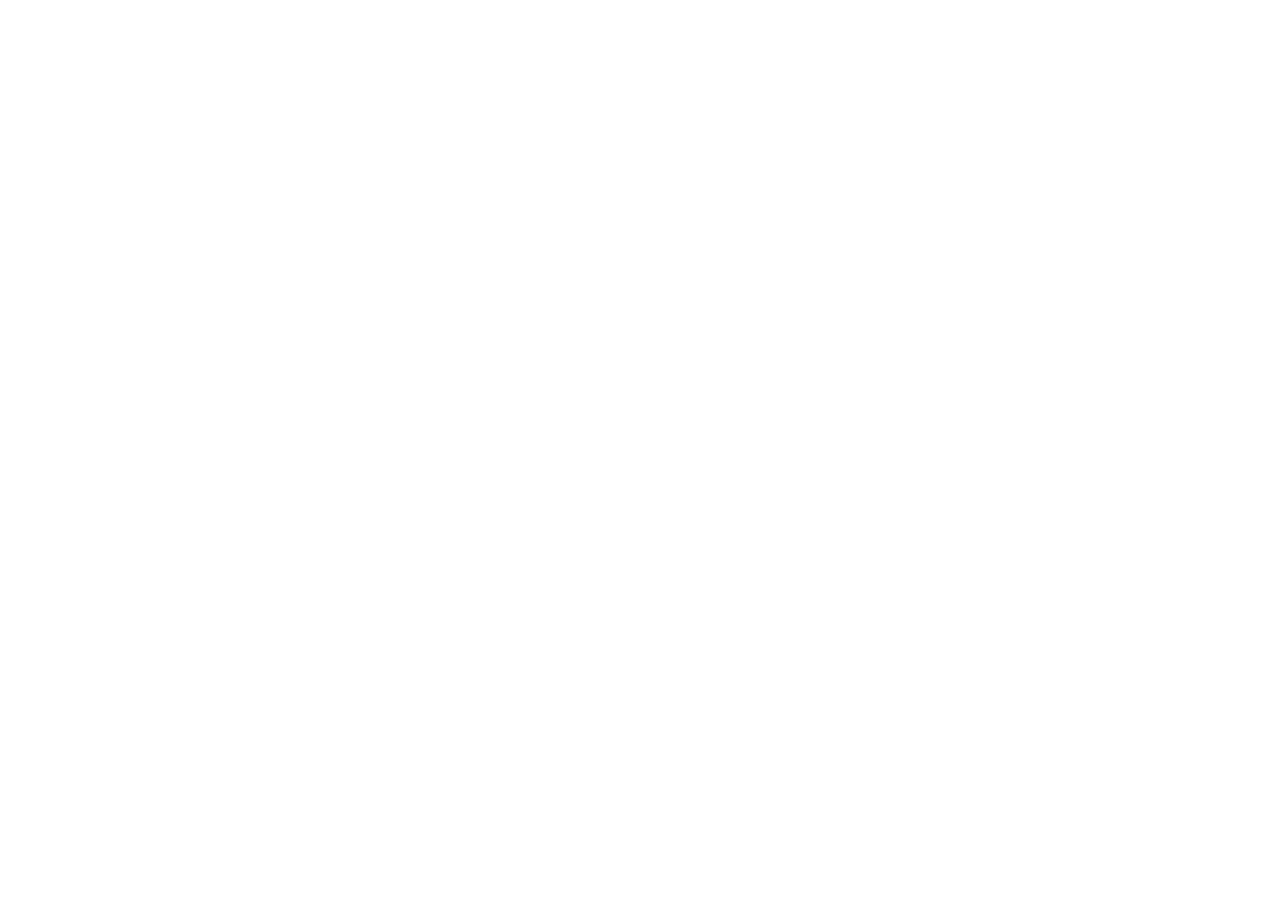
==== frontend-2-practice/index.html @ 3bd32b3b "Initial commit" ====
<!DOCTYPE html>
<html lang="ru">
  <head>
    <meta charset="UTF-8" />
    <meta name="viewport" content="width=device-width, initial-scale=1.0" />
    <title>Выбор даты и времени</title>
    <link rel="stylesheet" href="styles.css" />
  </head>
  <body>
    <div class="page">
      <!-- Перенесите вашу верстку. Удалите статичные данные. Подключите скрипт -->
    </div>
  </body>
</html>
---- frontend-2-practice/styles.css ----
/* Стили страницы.
   Скопируйте с предудущей практики. */

* {
  margin: 0;
  padding: 0;
  box-sizing: border-box;
}

body {
  min-height: 100vh;
  font-family: sans-serif;
}
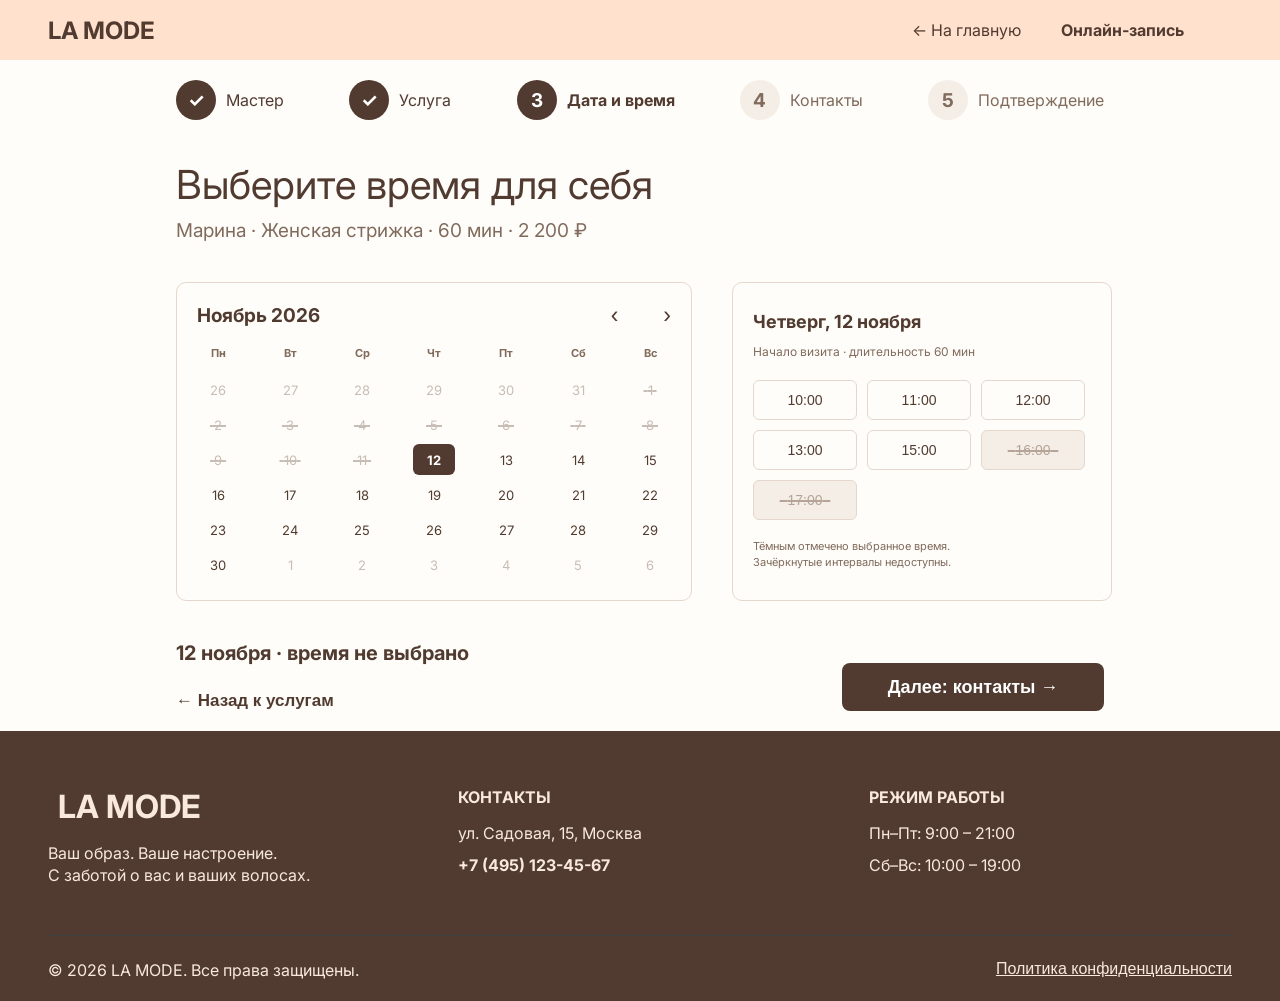
==== commit 4f1893cc: "Task №2" ====
--- a/frontend-2-practice/index.html
+++ b/frontend-2-practice/index.html
@@ -8,7 +8,220 @@
   </head>
   <body>
     <div class="page">
-      <!-- Перенесите вашу верстку. Удалите статичные данные. Подключите скрипт -->
+      <!-- ШАПКА -->
+      <header class="header">
+          <div class="logo">
+            <span class="logo-text">LA MODE</span>
+          </div>
+          <div class="navigation">
+            <div class="back-button">
+            <span class="back-button-text">← На главную</span>
+          </div>
+          <div class="location">
+            <span class="location-text">Онлайн-запись</span>
+          </div>
+          </div>
+      </header>
+
+      <!-- ОСНОВА -->
+      <main class="main">
+        <!-- часть с индикатором -->
+        <div class="step-indicator">
+          <div class="step done">
+            <div class="circle"><span>✓</span></div>
+            <span class="step-label">Мастер</span>
+          </div>
+          <div class="step done">
+            <div class="circle"><span>✓</span></div>
+            <span class="step-label">Услуга</span>
+          </div>
+          <div class="step current">
+            <div class="circle"><span>3</span></div>
+            <span class="step-label">Дата и время</span>
+          </div>
+          <div class="step">
+            <div class="circle"><span>4</span></div>
+            <span class="step-label">Контакты</span>
+          </div>
+          <div class="step">
+            <div class="circle"><span>5</span></div>
+            <span class="step-label">Подтверждение</span>
+          </div>
+        </div>
+
+        <!-- часть с заголовками -->
+        <div class="page-titles">
+          <div class="main-title">
+            <span class="main-title-text">Выберите время для себя</span>
+          </div>
+          <div class="add-title">
+            <span class="add-title-text">Марина · Женская стрижка · 60 мин · 2 200 ₽</span>
+          </div>
+        </div>
+
+        <div class="panels">
+        <!-- календарик -->
+          <div class="calendar-box">
+            <div class="calendar-header">
+              <span class="month-year">Ноябрь 2026</span>
+              <div class="calendar-nav">
+                <button class="calendar-nav-prev">‹</button>
+                <button class="calendar-nav-next">›</button>
+              </div>
+            </div>
+            <div class="days-grid-container">
+              <div class="days-labels">
+                <span>Пн</span><span>Вт</span><span>Ср</span> <span>Чт</span
+                ><span>Пт</span><span>Сб</span><span>Вс</span>
+              </div>
+              <div class="grid-days">
+                <!-- неделя 1 -->
+                <div class="week-row">
+                  <div class="day-cell other-month">26</div>
+                  <div class="day-cell other-month">27</div>
+                  <div class="day-cell other-month">28</div>
+                  <div class="day-cell other-month">29</div>
+                  <div class="day-cell other-month">30</div>
+                  <div class="day-cell other-month">31</div>
+                  <div class="day-cell">1</div>
+                </div>
+                <!-- неделя 2 -->
+                <div class="week-row">
+                  <div class="day-cell">2</div>
+                  <div class="day-cell">3</div>
+                  <div class="day-cell">4</div>
+                  <div class="day-cell">5</div>
+                  <div class="day-cell">6</div>
+                  <div class="day-cell">7</div>
+                  <div class="day-cell">8</div>
+                </div>
+                <!-- неделя 3 -->
+                <div class="week-row">
+                  <div class="day-cell">9</div>
+                  <div class="day-cell">10</div>
+                  <div class="day-cell">11</div>
+                  <div class="day-cell selected">12</div>
+                  <div class="day-cell">13</div>
+                  <div class="day-cell">14</div>
+                  <div class="day-cell">15</div>
+                </div>
+                <!-- неделя 4 -->
+                <div class="week-row">
+                  <div class="day-cell">16</div>
+                  <div class="day-cell">17</div>
+                  <div class="day-cell">18</div>
+                  <div class="day-cell">19</div>
+                  <div class="day-cell">20</div>
+                  <div class="day-cell">21</div>
+                  <div class="day-cell">22</div>
+                </div>
+                <!-- неделя 5 -->
+                <div class="week-row">
+                  <div class="day-cell">23</div>
+                  <div class="day-cell">24</div>
+                  <div class="day-cell">25</div>
+                  <div class="day-cell">26</div>
+                  <div class="day-cell">27</div>
+                  <div class="day-cell">28</div>
+                  <div class="day-cell">29</div>
+                </div>
+                <!-- неделя 6 -->
+                <div class="week-row">
+                  <div class="day-cell">30</div>
+                  <div class="day-cell other-month">1</div>
+                  <div class="day-cell other-month">2</div>
+                  <div class="day-cell other-month">3</div>
+                  <div class="day-cell other-month">4</div>
+                  <div class="day-cell other-month">5</div>
+                  <div class="day-cell other-month">6</div>
+                </div>
+              </div>
+            </div>
+          </div>
+          <!-- время -->
+          <div class="time-box">
+            <div class="time-titles">
+              <div class="main-title">
+                <span class="main-title-text">Четверг, 12 ноября</span>
+              </div>
+              <div class="add-title">
+                <span class="add-title-text">Начало визита · длительность 60 мин</span>
+              </div>
+            </div>
+            <div class="time-grid">
+              <button class="time-slot">10:00</button>
+              <button class="time-slot unavailable">11:00</button>
+              <button class="time-slot">12:00</button>
+              <button class="time-slot unavailable">13:00</button>
+              <button class="time-slot selected">14:00</button>
+              <button class="time-slot">15:00</button>
+              <button class="time-slot">16:00</button>
+              <button class="time-slot">17:00</button>
+            </div>
+            <div class="description">
+              <span class="description-text">Тёмным отмечено выбранное время.<br>Зачёркнутые интервалы недоступны.</span>
+            </div>
+          </div>
+        </div>
+
+        <!-- все остальное -->
+        <div class="bottom-bar">
+          <div class="left-part">
+            <div class="selected-info">
+              <span class="selected-info-text">12 ноября 2026 · 14:00–15:00</span>
+            </div>
+            <button class="prev-btn">← Назад к услугам</button>
+          </div>
+          <button class="next-btn">Далее: контакты  →</button>
+        </div>
+      </main>
+
+      <!-- ПОДВАЛ -->
+      <footer class="footer">
+        <div class="footer-cols">
+          <div class="company">
+            <div class="logo">
+              <span class="logo-text">LA MODE</span>
+            </div>
+            <div class="slogan">
+              <span class="slogan-text">Ваш образ. Ваше настроение.<br>С заботой о вас и ваших волосах.</span>
+            </div>
+          </div>
+          <div class="contacts">
+            <div class="heading">
+              <span class="heading-text">КОНТАКТЫ</span>
+            </div>
+            <div class="under-heading">
+              <div class="adress">
+                <span class="adress-text">ул. Садовая, 15, Москва</span>
+              </div>
+              <div class="phone">
+                <span class="phone-text">+7 (495) 123-45-67</span>
+              </div>
+            </div>
+          </div>
+          <div class="work-mode">
+            <div class="heading">
+              <span class="heading-text">РЕЖИМ РАБОТЫ</span>
+            </div>
+            <div class="under-heading">
+              <div class="weekdays">
+                <span class="weekdays-text">Пн–Пт: 9:00 – 21:00</span>
+              </div>
+              <div class="weekend">
+                <span class="weekend-text">Сб–Вс: 10:00 – 19:00</span>
+              </div>
+            </div>
+          </div>
+        </div>
+        <div class="footer-bottom">
+          <div class="rights">
+            <span class="rights-text">© 2026 LA MODE. Все права защищены.</span>
+          </div>
+          <button class="policy">Политика конфиденциальности</button>
+        </div>
+      </footer>
     </div>
+    <script src="script.js"></script>
   </body>
 </html>
--- a/frontend-2-practice/styles.css
+++ b/frontend-2-practice/styles.css
@@ -1,5 +1,4 @@
-/* Стили страницы.
-   Скопируйте с предудущей практики. */
+@import url('https://fonts.googleapis.com/css2?family=Inter:ital,opsz,wght@0,14..32,100..900;1,14..32,100..900&family=Ubuntu+Mono:ital,wght@0,400;0,700;1,400;1,700&display=swap');
 
 * {
   margin: 0;
@@ -9,5 +8,495 @@
 
 body {
   min-height: 100vh;
-  font-family: sans-serif;
-}
+  font-family: 'Inter', sans-serif;
+}
+
+.page {
+  display: flex;
+  flex-direction: column;
+  min-height: 100vh;
+  background: #FFFDF9;
+  min-width: 1024px;
+}
+
+/* header */
+
+.header {
+  display: flex;
+  flex-direction: row;
+  justify-content: space-between;
+  align-items: center;
+  height: 60px;
+  background: #FFE1CE;
+}
+
+.header .logo {
+  padding-left: 48px;
+}
+
+.logo-text {
+  font-size: 24px;
+  font-weight: bold;
+}
+
+.header .logo-text {
+  color: #513B30;
+}
+
+.navigation {
+  display: flex;
+  flex-direction: row;
+  justify-content: space-between;
+  align-items: center;
+  padding-right: 96px;
+  gap: 40px;
+}
+
+.back-button-text, .location-text {
+  font-size: 16px;
+  color: #513B30;
+}
+
+.back-button-text {
+  font-weight: regular;
+}
+
+.location-text {
+  font-weight: bold;
+}
+
+/* main */
+
+.main {
+  display: flex;
+  flex-direction: column;
+  padding: 20px 48px 20px;
+  gap: 40px;
+  margin: 0 auto;
+  max-width: 1024px;
+  width: 100%;
+}
+
+/* step indicator */
+
+.step-indicator {
+  display: flex;
+  flex-direction: row;
+  justify-content: space-between;
+  align-items: center;
+}
+
+.step {
+  display: flex;
+  flex-direction: row;
+  align-items: center;
+  gap: 10px;
+}
+
+.step .circle {
+  display: flex;
+  flex-direction: row;
+  justify-content: center;
+  align-items: center;
+  width: 40px;
+  height: 40px;
+  border-radius: 20px;
+  background: #F5EEE6;
+  font-size: 19px;
+  font-weight: bold;
+  color: #816B5D;
+}
+
+.step.done .circle, .step.current .circle {
+  background: #513B30;
+  color: white;
+}
+
+.step-label {
+  font-size: 16px;
+  font-weight: regular;
+  color: #816B5D;
+}
+
+.step.done .step-label, .step.current .step-label {
+  color: #513B30;
+}
+
+.step.current .step-label {
+  font-weight: bold;
+}
+
+.page-titles {
+  display: flex;
+  flex-direction: column;
+  align-items: flex-start;
+  gap: 10px;
+}
+
+.page-titles .main-title-text {
+  font-size: 40px;
+  color: #513B30;
+}
+
+.page-titles .add-title-text {
+  font-size: 19px;
+  color: #816B5D;
+}
+
+.panels {
+  display: flex;
+  flex-direction: row;
+  align-items: flex-start;
+  gap: 40px;
+  width: 100%;
+}
+
+/* calendar */
+
+.calendar-box {
+  box-sizing: border-box;
+  display: flex;
+  flex-direction: column;
+  justify-content: flex-start;
+  gap: 15px;
+  align-items: flex-start;
+  padding: 16px 20px 20px 20px;
+  width: 516px;
+  min-height: 319px;
+  background: #FFFDF9;
+  border: 1px solid #E5D7CB;
+  border-radius: 10px;
+  flex-shrink: 0;
+}
+
+.calendar-header {
+  display: flex;
+  flex-direction: row;
+  justify-content: space-between;
+  align-items: center;
+  width: 100%;
+  height: 32px;
+}
+
+.calendar-header .month-year {
+  font-size: 19px;
+  font-weight: bold;
+  color: #513B30;
+}
+
+.calendar-nav {
+  display: flex;
+  flex-direction: row;
+  align-items: flex-start;
+  gap: 45px;
+}
+
+.calendar-nav button {
+  display: flex;
+  justify-content: center;
+  align-items: center;
+  background: none;
+  color: #513B30;
+  cursor: pointer;
+  border: none;
+  font-size: 23px;
+}
+
+.days-grid-container {
+  display: flex;
+  flex-direction: column;
+  align-items: flex-start;
+  gap: 4px;
+  width: 100%;
+}
+
+.days-labels {
+  display: flex;
+  flex-direction: row;
+  justify-content: space-between;
+  align-items: flex-start;
+  width: 100%;
+  height: 24px;
+  gap: 27px;
+}
+
+.days-labels span {
+  display: flex;
+  justify-content: center;
+  align-items: center;
+  width: 42px;
+  font-weight: bold;
+  font-size: 11px;
+  color: #816B5D;
+}
+
+.grid-days {
+  display: flex;
+  flex-direction: column;
+  align-items: flex-start;
+  gap: 4px;
+  width: 100%;
+}
+
+.grid-days .week-row {
+  display: flex;
+  flex-direction: row;
+  justify-content: space-between;
+  align-items: flex-start;
+  width: 100%;
+  height: 31px;
+  gap: 27px;
+}
+
+.day-cell {
+  display: flex;
+  flex-direction: row;
+  justify-content: center;
+  align-items: center;
+  width: 42px;
+  height: 31px;
+  border-radius: 6px;
+  font-size: 13px;
+  color: #513B30;
+  cursor: pointer;
+}
+
+.day-cell:not(.other-month):not(.disabled):not(.selected):hover {
+  background: #F5E6DC;
+}
+
+.day-cell.other-month, .day-cell.disabled {
+  color: #C8BDB4;
+}
+
+.day-cell.disabled {
+  text-decoration: line-through;
+  text-decoration-thickness: 1.5px;
+}
+
+.day-cell.disabled::before, .day-cell.disabled::after {
+  content: "\00a0";
+}
+
+.day-cell.selected {
+  background: #513B30;
+  color: #FFFFFF;
+  font-weight: bold;
+}
+
+/* время */
+
+.time-box {
+  box-sizing: border-box;
+  display: flex;
+  flex-direction: column;
+  align-items: flex-start;
+  justify-content: space-around;
+  padding: 18px 20px 20px 20px;
+  width: 380px;
+  min-height: 319px;
+  background-color: #FFFDF9;
+  border: 1px solid #E5D7CB;
+  border-radius: 10px;
+  flex-shrink: 0;
+}
+
+.time-titles {
+  display: flex;
+  flex-direction: column;
+  align-items: flex-start;
+  justify-content: space-between;
+  gap: 8px;
+}
+
+.time-titles .main-title-text {
+  font-size: 18px;
+  font-weight: bold;
+  color: #513B30;
+}
+
+.time-titles .add-title-text {
+  font-size: 12px;
+  color: #816B5D;
+}
+
+.time-grid {
+  display: flex;
+  flex-direction: row;
+  flex-wrap: wrap;
+  align-items: flex-start;
+  align-content: flex-start;
+  gap: 10px;
+  width: 100%;
+}
+
+.time-slot {
+  display: flex;
+  flex-direction: row;
+  justify-content: center;
+  align-items: center;
+  height: 40px;
+  width: 104px;
+  background: #FFFDF9;
+  border-radius: 6px;
+  font-size: 14px;  
+  color: #513B30;
+  cursor: pointer;
+  border: 1px solid #E5D7CB;
+}
+
+.time-slot:not(.unavailable):not(.selected):hover {
+  background: #F5E6DC;
+}
+
+.time-slot.unavailable {
+  background: #F5EEE6;
+  color: #B5A497;
+  text-decoration: line-through;
+  text-decoration-thickness: 1.5px;
+  cursor: not-allowed;
+}
+
+.time-slot.unavailable::before, .time-slot.unavailable::after {
+  content: "\00a0\00a0";
+}
+
+.time-slot.selected {
+  background: #513B30;
+  color: #FFFFFF;
+  font-weight: bold;
+  border: none;
+}
+
+.description {
+  color: #816B5D;
+  font-size: 11px;
+  line-height: 140%;
+}
+
+.bottom-bar {
+  display: flex;
+  flex-direction: row;
+  justify-content: space-between;
+  align-items: flex-end;
+}
+
+.bottom-bar .left-part {
+  display: flex;
+  flex-direction: column;
+  align-items: flex-start;
+  gap: 26px;
+}
+
+.selected-info-text, .prev-btn{
+  font-weight: bold;
+  color: #513B30;
+}
+
+.selected-info-text {
+  font-size: 20px;
+}
+
+.prev-btn {
+  font-size: 17px;
+  border: none;
+  background: none;
+  cursor: pointer;
+}
+
+.next-btn {
+  background: #513B30;
+  color: #FFFFFF;
+  font-size: 18px;
+  font-weight: bold;
+  width: 262px;
+  height: 48px;
+  border: none;
+  border-radius: 8px;
+  cursor: pointer;
+}
+
+.next-btn:hover {
+  background: #8B6653;
+}
+
+.footer {
+  display: flex;
+  flex-direction: column;
+  background:#513B30;
+  color: #F8E9DC;
+  padding: 56px 48px;
+  height: 270px;
+  gap: 48px;
+}
+
+.footer .logo {
+  padding-left: 10px;
+}
+
+.footer .logo-text {
+  font-size: 32px;
+}
+
+.footer-cols {
+  display: flex;
+  flex-direction: row;
+  align-items: flex-start;
+  gap: 4%;
+}
+
+.company, .contacts, .work-mode {
+  display: flex;
+  flex-direction: column;
+  align-items: flex-start;
+  gap: 16px;
+  flex: 1;
+}
+
+.under-heading {
+  display: flex;
+  flex-direction: column;
+  align-items: flex-start;
+  gap: 12px;
+}
+
+.slogan-text {
+  font-size: 16px;
+  line-height: 140%;
+}
+
+.heading-text {
+  font-size: 16px;
+  font-weight: bold;
+}
+
+.adress-text, .phone-text {
+  font-size: 16px;
+}
+
+.phone {
+  font-weight: bold;
+}
+
+.weekdays-text, .weekend-text {
+  font-size: 16px;
+}
+
+.footer-bottom {
+  display: flex;
+  flex-direction: row;
+  justify-content: space-between;
+  align-items: flex-start;
+  padding-top: 24px;
+  border-top: 1px solid #3D4243;
+  font-size: 16px;
+}
+
+.policy {
+  color: #F8E9DC;
+  font-size: 16px;
+  text-decoration-line: underline;
+  border: none;
+  background: none;
+  cursor: pointer;
+}
